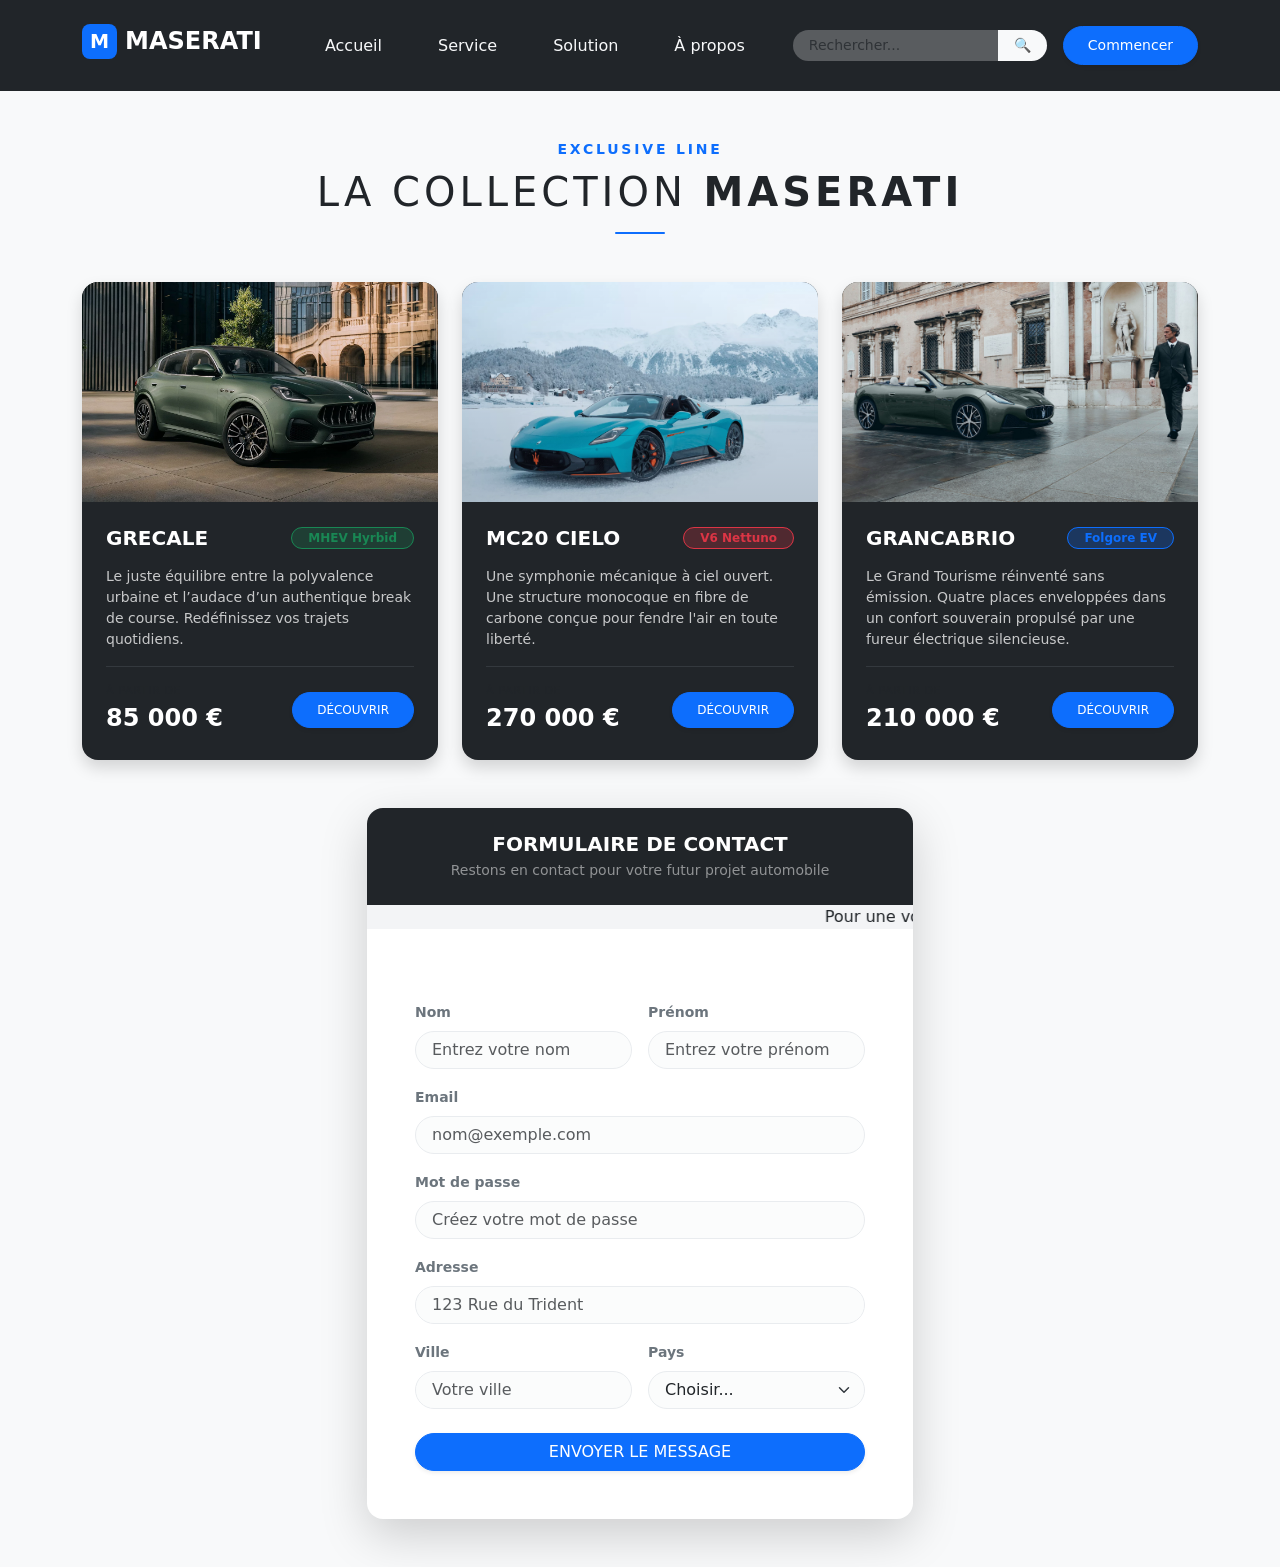
==== Myapp.html @ 0b2f7b09 "Premier commit : ajout des fichiers du projet" ====
<!DOCTYPE html>
<html lang="fr">
<head>
    <meta charset="UTF-8">
    <meta name="viewport" content="width=device-width, initial-scale=1.0">
    <title>Navbar</title>
    <link rel="stylesheet" href="css/bootstrap.min.css">
</head>
<body class="bg-light text-dark">


    <nav class="navbar navbar-expand-lg navbar-dark bg-dark sticky-top  py-4 position-relative overflow-hidden  ">
        
        <video autoplay muted  loop playsinline class="position-absolute top-0 start-0 w-100 h-100 object-fit-cover z-0">
            <source src="grancabrio-folgore-on-the-road-preview-video-desktop.mp4" type="video/mp4">
            
        </video>

        <div class="container d-flex align-items-center justify-content-between position-relative z-1">

            <h1 class="d-flex align-items-center fw-bold fs-4 text-white">
                <span class="bg-primary text-white p-2 rounded-3 me-2 d-inline-block" style="line-height: 1; font-size: 1.2rem;">M</span>
                MASERATI
            </h1>

            <ul class="nav d-none d-lg-flex align-items-center gap-4 list-unstyled mb-0">
                <li class="nav-item">
                    <a class="nav-link active link-light fw-medium link-underline-primary link-offset-3 link-underline-opacity-0 link-underline-opacity-100-hover" aria-current="page" href="#">Accueil</a>
                </li>
                <li class="nav-item dropdown">
                    <a class="nav-link active link-light fw-medium link-underline-primary link-offset-3 link-underline-opacity-0 link-underline-opacity-100-hover" aria-current="page" href="#">Service</a>
                </li>
                </li>
                <li class="nav-item dropdown has-mega-menu">
                    <a class="nav-link active link-light fw-medium link-underline-primary link-offset-3 link-underline-opacity-0 link-underline-opacity-100-hover" aria-current="page" href="#">Solution</a>
                </li>
                </li>
                <li class="nav-item">
                    <a class="nav-link link-light fw-medium link-underline-primary link-offset-3 link-underline-opacity-0 link-underline-opacity-100-hover" href="#">À propos</a>
                </li>
                
                <div class="d-flex align-items-center gap-3 ms-2">
                    <form class="d-none d-xl-flex" role="search">
                        <div class="input-group">
                            <input class="form-control form-control-sm bg-white bg-opacity-25 border-0 text-white px-3 rounded-start-pill shadow-none" type="search" placeholder="Rechercher..." aria-label="Search">
                            <button class="btn btn-sm btn-light bg-opacity-25 border-0 rounded-end-pill text-white px-3" type="submit">🔍</button>
                        </div>
                    </form>
                    
                    <a href="#" class="btn btn-primary btn-sm px-4 py-2 rounded-pill shadow-sm fw-medium">
                        Commencer
                    </a>
                </div>
            </ul>

            <button class="navbar-toggler border-0 shadow-none p-0 d-lg-none" type="button" data-bs-toggle="offcanvas" data-bs-target="#menuAnimationTop" aria-controls="menuAnimationTop">
                <span class="navbar-toggler-icon fs-4"></span>
            </button>

        </div>
    </nav>

    <div class="offcanvas offcanvas-top min-vh-100 bg-white bg-opacity-75 text-dark border-0 d-lg-none" tabindex="-1" id="menuAnimationTop" style="backdrop-filter: blur(20px); -webkit-backdrop-filter: blur(20px);">
        <div class="offcanvas-header container py-4 justify-content-end">
            <button type="button" class="btn-close btn-close-dark fs-4 shadow-none" data-bs-dismiss="offcanvas" aria-label="Close"></button>
        </div>

        <div class="offcanvas-body d-flex flex-column justify-content-center align-items-center container">
            <div class="bg-danger rounded-pill mb-5" style="width: 55px; height: 4px;"></div>

            <ul class="list-unstyled text-center d-flex flex-column gap-4 fs-2">
                <li class="nav-item">
                    <a class="nav-link active link-light fw-medium link-underline-primary link-offset-3 link-underline-opacity-0 link-underline-opacity-100-hover" aria-current="page" href="#">Accueil</a>
                </li>
                <li class="nav-item dropdown">
                    <a class="nav-link active link-light fw-medium link-underline-primary link-offset-3 link-underline-opacity-0 link-underline-opacity-100-hover" aria-current="page" href="#">services</a>
                </li>
                </li>
                <li class="nav-item dropdown has-mega-menu">
                    <a class="nav-link active link-light fw-medium link-underline-primary link-offset-3 link-underline-opacity-0 link-underline-opacity-100-hover" aria-current="page" href="#">soluton</a>
                </li>
                </li>
                <li class="nav-item">
                    <a class="nav-link link-light fw-medium link-underline-primary link-offset-3 link-underline-opacity-0 link-underline-opacity-100-hover" href="#">À propos</a>
                </li>
                
                <div class="d-flex align-items-center gap-3 ms-2">
                    <form class="d-none d-xl-flex" role="search">
                        <div class="input-group">
                            <input class="form-control form-control-sm bg-white bg-opacity-25 border-0 text-white px-3 rounded-start-pill shadow-none" type="search" placeholder="Rechercher..." aria-label="Search">
                            <button class="btn btn-sm btn-light bg-opacity-25 border-0 rounded-end-pill text-white px-3" type="submit">🔍</button>
                        </div>
                    </form>
                    
                    <a href="#" class="btn btn-primary btn-sm px-4 py-2 rounded-pill shadow-sm fw-medium">
                        Commencer
                    </a>
                </div>
                
            </ul>
        </div>
   </div>

<div class="container my-5">
  
  <div class="text-center mb-5 position-relative">
    <span class="text-primary text-uppercase fw-bold tracking-widest small d-block mb-2" style="letter-spacing: 0.2em;">Exclusive Line</span>
    <h2 class="fw-light text-dark text-uppercase display-6" style="letter-spacing: 0.1em;">La Collection <span class="fw-bold">Maserati</span></h2>
    <div class="bg-primary rounded-pill mx-auto mt-3" style="width: 50px; height: 2px;"></div>
  </div>

  <div class="row g-4 justify-content-center">
    
    <div class="col-12 col-md-6 col-lg-4">
      <div class="card h-100 border-0 bg-dark text-white overflow-hidden rounded-4 shadow transition-all" style="transition: all 0.4s ease;">
        
        <div class="overflow-hidden position-relative" style="max-height: 220px;">
          <img src="grecale-green-right-view-desktop.jpg" class="card-img-top object-fit-cover w-100 h-100" alt="Maserati Grecale" style="transition: transform 0.6s ease; min-height: 220px;">
          <div class="position-absolute top-0 start-0 bg-gradient-to-t w-100 h-100 opacity-25" style="background: linear-gradient(to top, rgba(0,0,0,0.7), transparent);"></div>
        </div>

        <div class="card-body p-4 d-flex flex-column">
          <div class="d-flex justify-content-between align-items-center mb-3">
            <h4 class="fw-bold mb-0 text-uppercase tracking-wide fs-5">Grecale</h4>
            <span class="badge bg-success bg-opacity-25 text-success rounded-pill px-3 py-1.5 small fw-semibold border border-success border-opacity-20">MHEV Hyrbid</span>
          </div>
          <p class="small opacity-75 lh-base flex-grow-1">
            Le juste équilibre entre la polyvalence urbaine et l’audace d’un authentique break de course. Redéfinissez vos trajets quotidiens.
          </p>
          <div class="pt-3 border-top border-secondary border-opacity-25 d-flex justify-content-between align-items-center mt-auto">
            <div>
              <span class="d-block text-uppercase text-muted opacity-75" style="font-size: 0.7rem; letter-spacing: 0.05em;">À partir de</span>
              <span class="fs-4 fw-bold">85 000 €</span>
            </div>
            <a href="#" class="btn btn-primary btn-sm rounded-pill px-4 py-2 fw-medium text-uppercase tracking-wider shadow-sm" style="font-size: 0.75rem;">Découvrir</a>
          </div>
        </div>
      </div>
    </div>

    <div class="col-12 col-md-6 col-lg-4">
      <div class="card h-100 border-0 bg-dark text-white overflow-hidden rounded-4 shadow transition-all" style="transition: all 0.4s ease;">
        
        <div class="overflow-hidden position-relative" style="max-height: 220px;">
          <img src="mcpura-cielo-frozen-magma-front-side-view-hero-desktop.webp" class="card-img-top object-fit-cover w-100 h-100" alt="Maserati MC20 Cielo" style="transition: transform 0.6s ease; min-height: 220px;">
          <div class="position-absolute top-0 start-0 bg-gradient-to-t w-100 h-100 opacity-25" style="background: linear-gradient(to top, rgba(0,0,0,0.7), transparent);"></div>
        </div>

        <div class="card-body p-4 d-flex flex-column">
          <div class="d-flex justify-content-between align-items-center mb-3">
            <h4 class="fw-bold mb-0 text-uppercase tracking-wide fs-5">MC20 Cielo</h4>
            <span class="badge bg-danger bg-opacity-25 text-danger rounded-pill px-3 py-1.5 small fw-semibold border border-danger border-opacity-20">V6 Nettuno</span>
          </div>
          <p class="small opacity-75 lh-base flex-grow-1">
            Une symphonie mécanique à ciel ouvert. Une structure monocoque en fibre de carbone conçue pour fendre l'air en toute liberté.
          </p>
          <div class="pt-3 border-top border-secondary border-opacity-25 d-flex justify-content-between align-items-center mt-auto">
            <div>
              <span class="d-block text-uppercase text-muted opacity-75" style="font-size: 0.7rem; letter-spacing: 0.05em;">À partir de</span>
              <span class="fs-4 fw-bold">270 000 €</span>
            </div>
            <a href="#" class="btn btn-primary btn-sm rounded-pill px-4 py-2 fw-medium text-uppercase tracking-wider shadow-sm" style="font-size: 0.75rem;">Découvrir</a>
          </div>
        </div>
      </div>
    </div>

    <div class="col-12 col-md-6 col-lg-4">
      <div class="card h-100 border-0 bg-dark text-white overflow-hidden rounded-4 shadow transition-all" style="transition: all 0.4s ease;">
        
        <div class="overflow-hidden position-relative" style="max-height: 220px;">
          <img src="grancabrio-base-trim-roof-opened-front-left-view-desktop.jpg" class="card-img-top object-fit-cover w-100 h-100" alt="Maserati GranCabrio" style="transition: transform 0.6s ease; min-height: 220px;" onmouseover="this.style.transform='scale(1.08)'" onmouseout="this.style.transform='scale(1)'">
          <div class="position-absolute top-0 start-0 bg-gradient-to-t w-100 h-100 opacity-25" style="background: linear-gradient(to top, rgba(0,0,0,0.7), transparent);"></div>
        </div>

        <div class="card-body p-4 d-flex flex-column">
          <div class="d-flex justify-content-between align-items-center mb-3">
            <h4 class="fw-bold mb-0 text-uppercase tracking-wide fs-5">GranCabrio</h4>
            <span class="badge bg-primary bg-opacity-25 text-primary rounded-pill px-3 py-1.5 small fw-semibold border border-primary border-opacity-20">Folgore EV</span>
          </div>
          <p class="small opacity-75 lh-base flex-grow-1">
            Le Grand Tourisme réinventé sans émission. Quatre places enveloppées dans un confort souverain propulsé par une fureur électrique silencieuse.
          </p>
          <div class="pt-3 border-top border-secondary border-opacity-25 d-flex justify-content-between align-items-center mt-auto">
            <div>
              <span class="d-block text-uppercase text-muted opacity-75" style="font-size: 0.7rem; letter-spacing: 0.05em;">À partir de</span>
              <span class="fs-4 fw-bold">210 000 €</span>
            </div>
            <a href="#" class="btn btn-primary btn-sm rounded-pill px-4 py-2 fw-medium text-uppercase tracking-wider shadow-sm" style="font-size: 0.75rem;">Découvrir</a>
          </div>
        </div>
      </div>
    </div>

  </div>
</div>
<div class="container my-5">
  <div class="row justify-content-center">
    <div class="col-12 col-md-8 col-lg-6">
      
      <div class="card border-0 shadow-lg bg-white rounded-4 overflow-hidden">
        
        <div class="card-header bg-dark text-white text-center py-4 border-0">
          <h3 class="fw-bold text-uppercase tracking-wider mb-1 fs-5">Formulaire de contact</h3>
          <p class="text-white-50 small mb-0">Restons en contact pour votre futur projet automobile</p>
        </div>

       <p> <marquee bgcolor=" #F3F4F6" > Pour une voiture achetée, nous vous offrons une reduction de 10%.  </marquee> </p>

        <div class="card-body p-4 p-sm-5">
          <form>
            
            <div class="row g-3 mb-3">
              <div class="col-12 col-sm-6">
                <label for="inputNom" class="form-label small fw-semibold text-secondary">Nom</label>
                <input type="text" class="form-control rounded-pill px-3 shadow-none border-light-subtle bg-light bg-opacity-50" id="inputNom" placeholder="Entrez votre nom" required>
              </div>
              <div class="col-12 col-sm-6">
                <label for="inputPrenom" class="form-label small fw-semibold text-secondary">Prénom</label>
                <input type="text" class="form-control rounded-pill px-3 shadow-none border-light-subtle bg-light bg-opacity-50" id="inputPrenom" placeholder="Entrez votre prénom" required>
              </div>
            </div>

            <div class="mb-3">
              <label for="inputEmail" class="form-label small fw-semibold text-secondary">Email</label>
              <input type="email" class="form-control rounded-pill px-3 shadow-none border-light-subtle bg-light bg-opacity-50" id="inputEmail" placeholder="nom@exemple.com" required>
            </div>

            <div class="mb-3">
              <label for="inputPassword" class="form-label small fw-semibold text-secondary">Mot de passe</label>
              <input type="password" class="form-control rounded-pill px-3 shadow-none border-light-subtle bg-light bg-opacity-50" id="inputPassword" placeholder="Créez votre mot de passe" required>
            </div>

            <div class="mb-3">
              <label for="inputAddress" class="form-label small fw-semibold text-secondary">Adresse</label>
              <input type="text" class="form-control rounded-pill px-3 shadow-none border-light-subtle bg-light bg-opacity-50" id="inputAddress" placeholder="123 Rue du Trident" required>
            </div>

            <div class="row g-3 mb-4">
              <div class="col-12 col-sm-6">
                <label for="inputVille" class="form-label small fw-semibold text-secondary">Ville</label>
                <input type="text" class="form-control rounded-pill px-3 shadow-none border-light-subtle bg-light bg-opacity-50" id="inputVille" placeholder="Votre ville" required>
              </div>
              <div class="col-12 col-sm-6">
                <label for="selectPays" class="form-label small fw-semibold text-secondary">Pays</label>
                <select class="form-select rounded-pill px-3 shadow-none border-light-subtle bg-light bg-opacity-50" id="selectPays" required>
                  <option value="" selected disabled>Choisir...</option>
                  <option value="CI">Côte d'Ivoire</option>
                  <option value="FR">France</option>
                  <option value="ES">Espagne</option>
                </select>
              </div>
            </div>

            <div class="d-grid mt-4">
              <button type="submit" class="btn btn-primary rounded-pill py-2.5 fw-medium text-uppercase tracking-wider shadow-sm fs-7">
                Envoyer le message
              </button>
            </div>

          </form>
        </div>
      </div>
    </div>
  </div>
</div>
<script src="https://cdn.jsdelivr.net/npm/bootstrap@5.3.8/dist/js/bootstrap.bundle.min.js" integrity="sha384-FKyoEForCGlyvwx9Hj09JcYn3nv7wiPVlz7YYwJrWVcXK/BmnVDxM+D2scQbITxI" crossorigin="anonymous"></script>
</body>
</html>
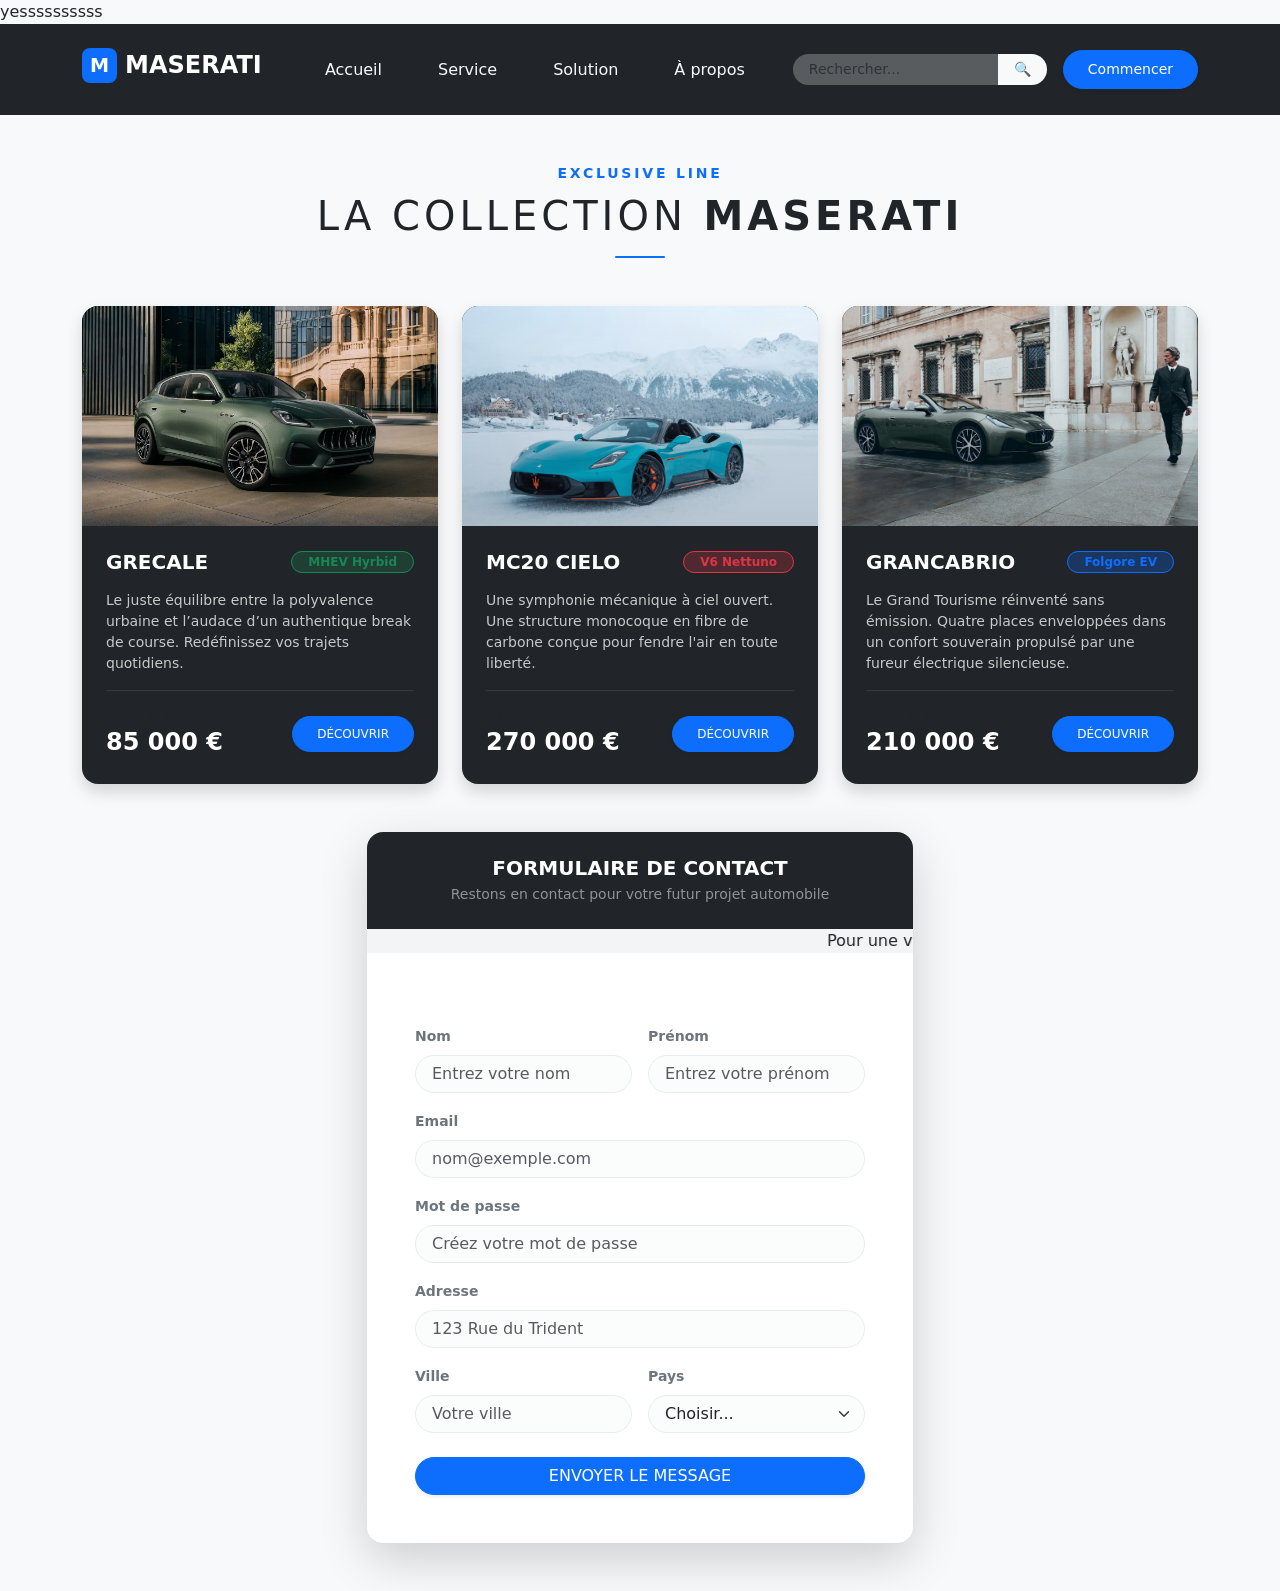
==== commit 4bb4d2c5: "Update Myapp.html" ====
--- a/Myapp.html
+++ b/Myapp.html
@@ -7,7 +7,7 @@
     <link rel="stylesheet" href="css/bootstrap.min.css">
 </head>
 <body class="bg-light text-dark">
-
+yessssssssss
 
     <nav class="navbar navbar-expand-lg navbar-dark bg-dark sticky-top  py-4 position-relative overflow-hidden  ">
         
@@ -266,4 +266,4 @@
 </div>
 <script src="https://cdn.jsdelivr.net/npm/bootstrap@5.3.8/dist/js/bootstrap.bundle.min.js" integrity="sha384-FKyoEForCGlyvwx9Hj09JcYn3nv7wiPVlz7YYwJrWVcXK/BmnVDxM+D2scQbITxI" crossorigin="anonymous"></script>
 </body>
-</html>+</html>
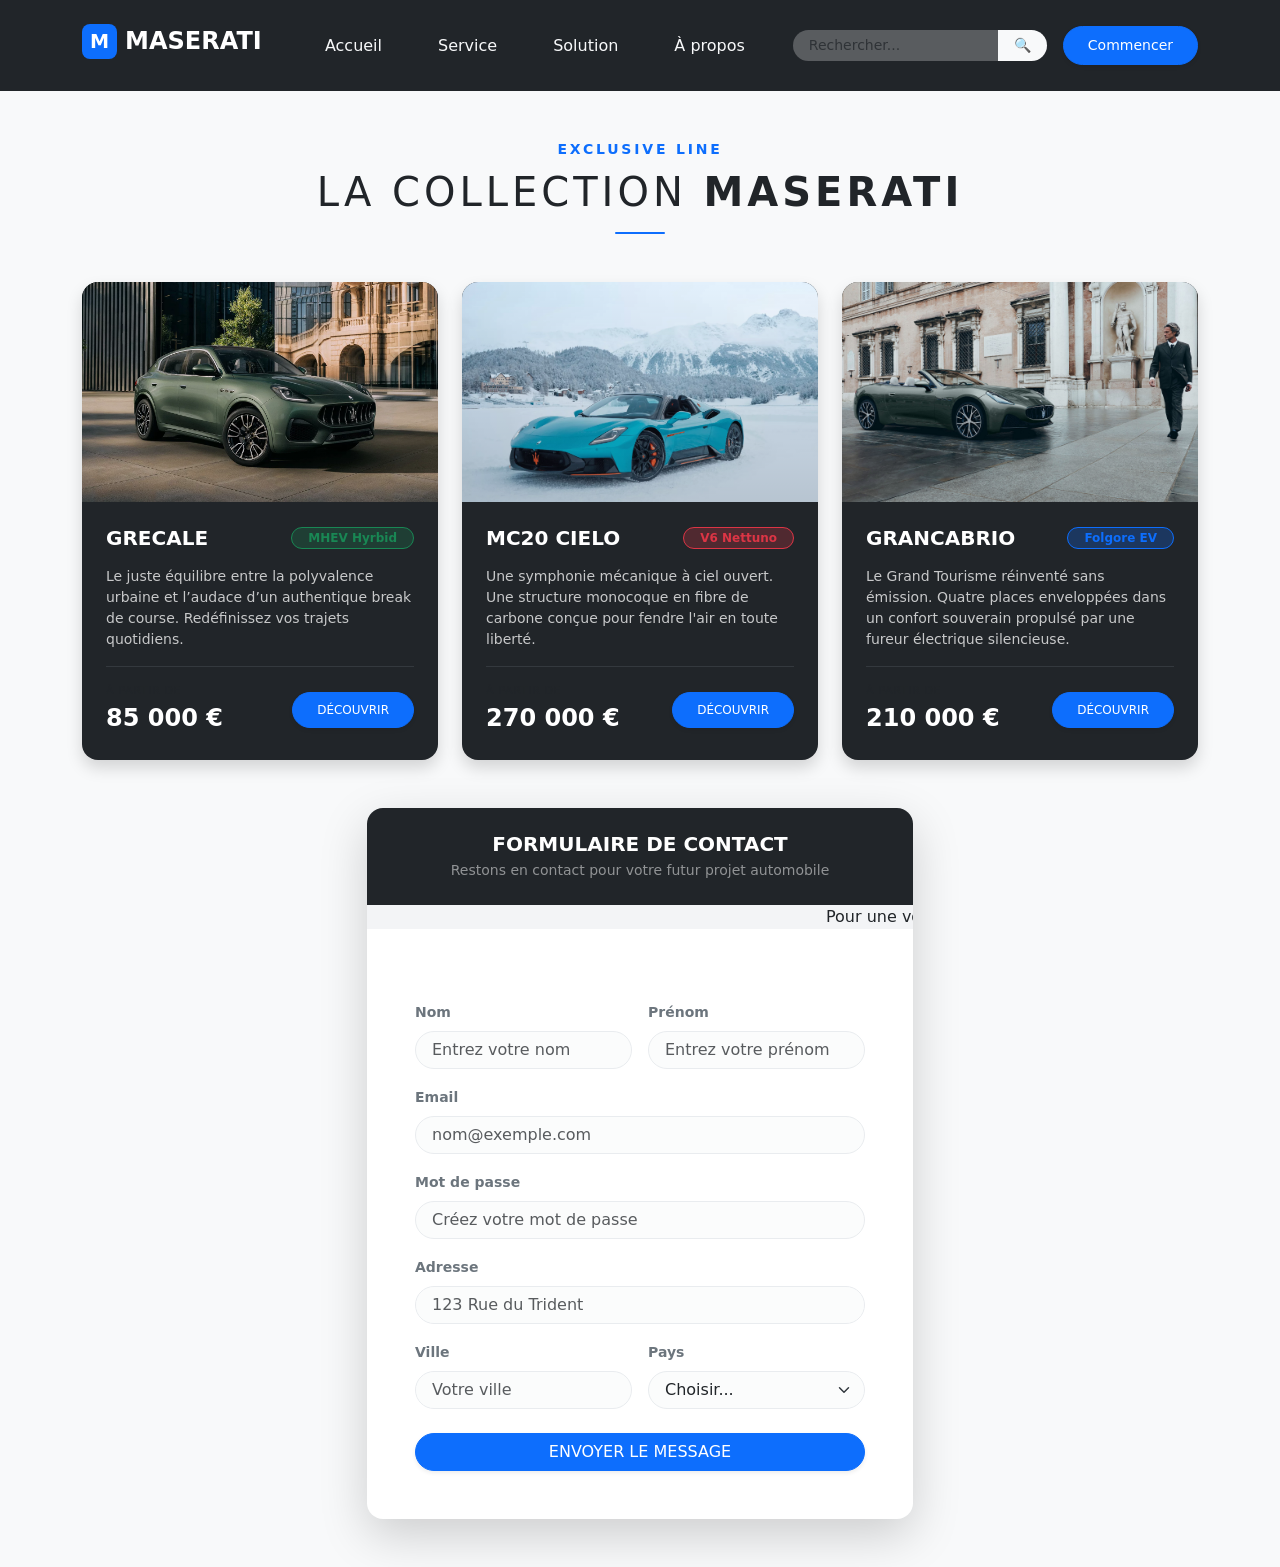
==== commit a451b659: "Update" ====
--- a/Myapp.html
+++ b/Myapp.html
@@ -7,12 +7,11 @@
     <link rel="stylesheet" href="css/bootstrap.min.css">
 </head>
 <body class="bg-light text-dark">
-yessssssssss
 
     <nav class="navbar navbar-expand-lg navbar-dark bg-dark sticky-top  py-4 position-relative overflow-hidden  ">
         
         <video autoplay muted  loop playsinline class="position-absolute top-0 start-0 w-100 h-100 object-fit-cover z-0">
-            <source src="grancabrio-folgore-on-the-road-preview-video-desktop.mp4" type="video/mp4">
+            <source src="assets/video/grancabrio-folgore.mp4" type="video/mp4">
             
         </video>
 
@@ -115,7 +114,7 @@
       <div class="card h-100 border-0 bg-dark text-white overflow-hidden rounded-4 shadow transition-all" style="transition: all 0.4s ease;">
         
         <div class="overflow-hidden position-relative" style="max-height: 220px;">
-          <img src="grecale-green-right-view-desktop.jpg" class="card-img-top object-fit-cover w-100 h-100" alt="Maserati Grecale" style="transition: transform 0.6s ease; min-height: 220px;">
+          <img src="assets/img/voitures/grecale.jpg" class="card-img-top object-fit-cover w-100 h-100" alt="Maserati Grecale" style="transition: transform 0.6s ease; min-height: 220px;">
           <div class="position-absolute top-0 start-0 bg-gradient-to-t w-100 h-100 opacity-25" style="background: linear-gradient(to top, rgba(0,0,0,0.7), transparent);"></div>
         </div>
 
@@ -142,7 +141,7 @@
       <div class="card h-100 border-0 bg-dark text-white overflow-hidden rounded-4 shadow transition-all" style="transition: all 0.4s ease;">
         
         <div class="overflow-hidden position-relative" style="max-height: 220px;">
-          <img src="mcpura-cielo-frozen-magma-front-side-view-hero-desktop.webp" class="card-img-top object-fit-cover w-100 h-100" alt="Maserati MC20 Cielo" style="transition: transform 0.6s ease; min-height: 220px;">
+          <img src="assets/img/voitures/mc20-cielo.webp" class="card-img-top object-fit-cover w-100 h-100" alt="Maserati MC20 Cielo" style="transition: transform 0.6s ease; min-height: 220px;">
           <div class="position-absolute top-0 start-0 bg-gradient-to-t w-100 h-100 opacity-25" style="background: linear-gradient(to top, rgba(0,0,0,0.7), transparent);"></div>
         </div>
 
@@ -169,7 +168,7 @@
       <div class="card h-100 border-0 bg-dark text-white overflow-hidden rounded-4 shadow transition-all" style="transition: all 0.4s ease;">
         
         <div class="overflow-hidden position-relative" style="max-height: 220px;">
-          <img src="grancabrio-base-trim-roof-opened-front-left-view-desktop.jpg" class="card-img-top object-fit-cover w-100 h-100" alt="Maserati GranCabrio" style="transition: transform 0.6s ease; min-height: 220px;" onmouseover="this.style.transform='scale(1.08)'" onmouseout="this.style.transform='scale(1)'">
+          <img src="assets/img/voitures/grancabrio-folgore.jpg" class="card-img-top object-fit-cover w-100 h-100" alt="Maserati GranCabrio" style="transition: transform 0.6s ease; min-height: 220px;" onmouseover="this.style.transform='scale(1.08)'" onmouseout="this.style.transform='scale(1)'">
           <div class="position-absolute top-0 start-0 bg-gradient-to-t w-100 h-100 opacity-25" style="background: linear-gradient(to top, rgba(0,0,0,0.7), transparent);"></div>
         </div>
 
